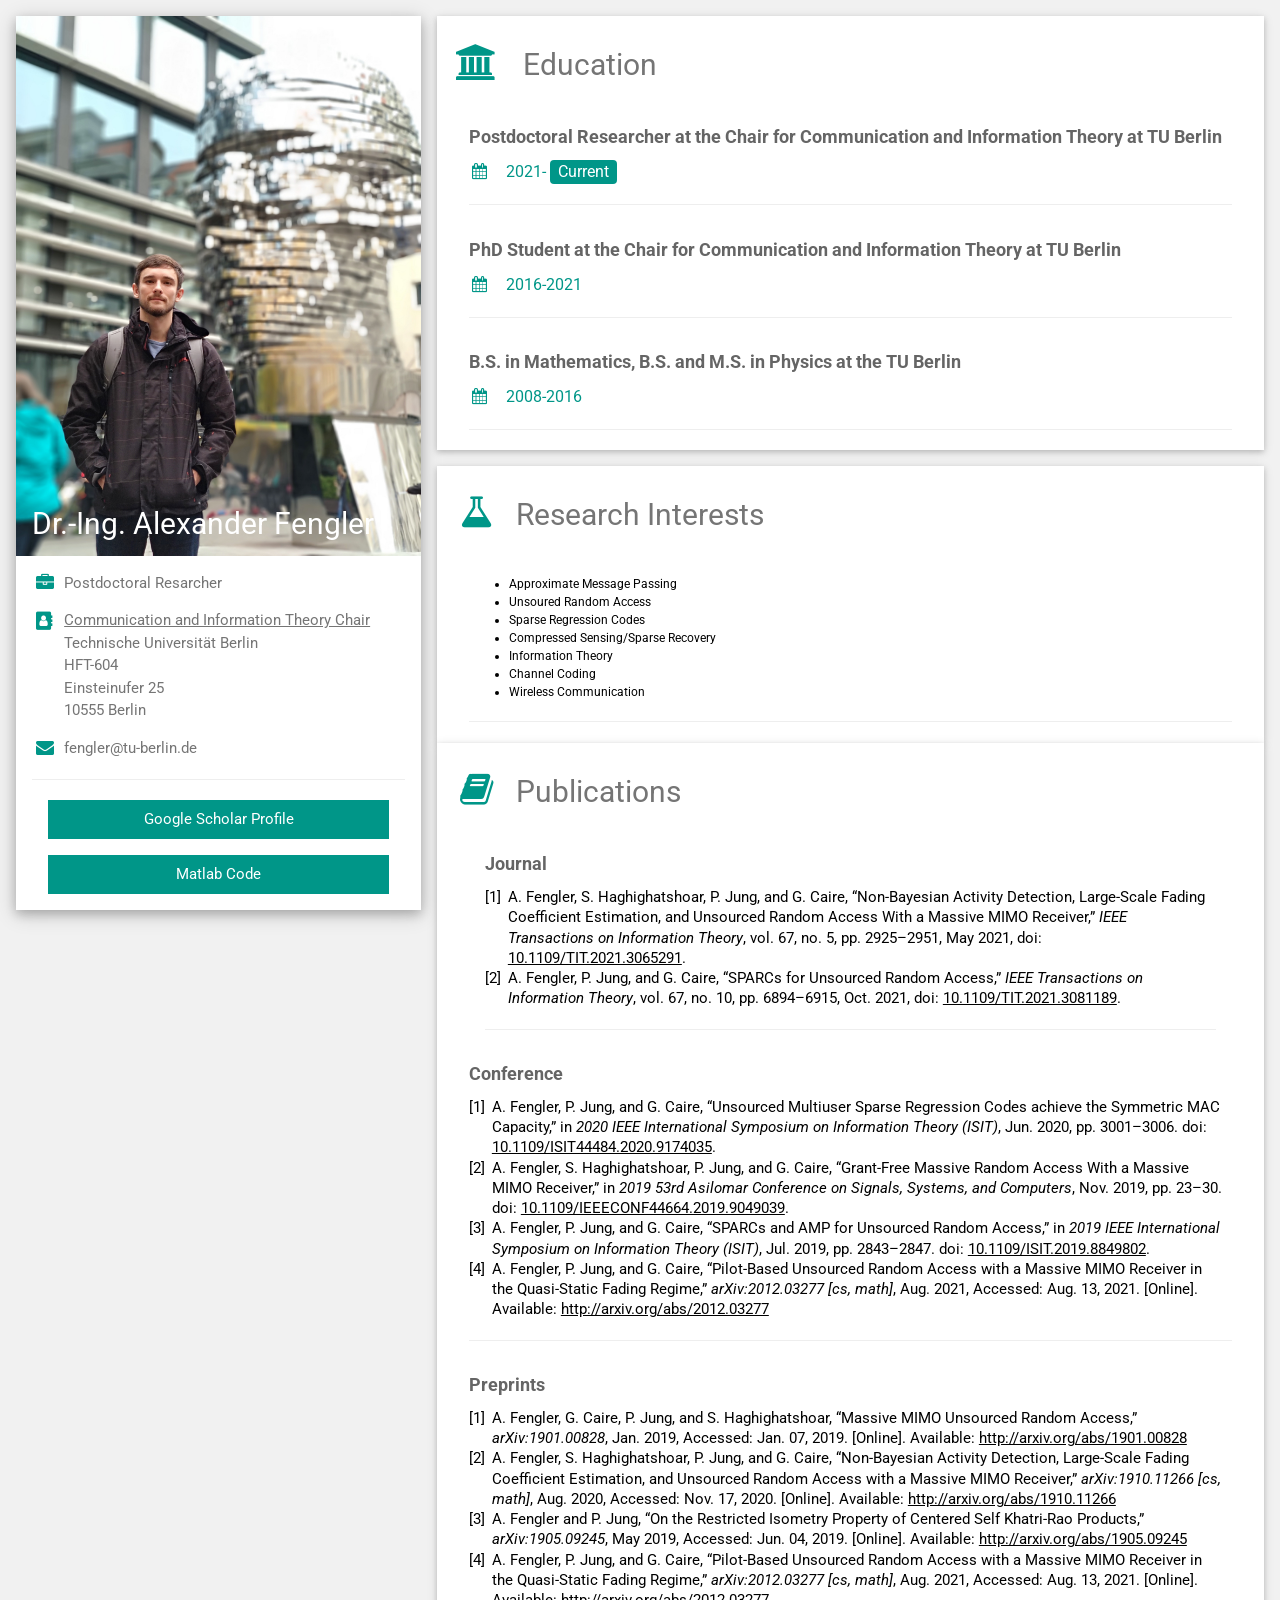
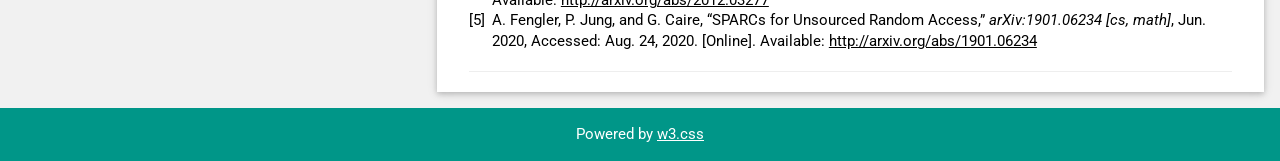
==== main.html @ 8818e852 "init" ====
<html>
  <title>Alexander Fengler - Technische Universität Berlin</title>
  <!DOCTYPE html>
  <meta charset="UTF-8">
  <meta name="viewport" content="width=device-width, initial-scale=1">
  <link rel="stylesheet" href="https://www.w3schools.com/w3css/4/w3.css">
  <link rel='stylesheet' href='https://fonts.googleapis.com/css?family=Roboto'>
  <link rel="stylesheet" href="https://cdnjs.cloudflare.com/ajax/libs/font-awesome/4.7.0/css/font-awesome.min.css">
  <style>
html,body,h1,h2,h3,h4,h5,h6 {font-family: "Roboto", sans-serif}
  </style>
  <body class="w3-light-grey">

    <!-- Page Container -->
    <div class="w3-content w3-margin-top" style="max-width:1400px;">

      <!-- The Grid -->
      <div class="w3-row-padding">

        <!-- Left Column -->
        <div class="w3-third">

          <div class="w3-white w3-text-grey w3-card-4">
            <div class="w3-display-container">
              <img src="me.jpg" alt="Avatar" class="w3-image">
              <div class="w3-display-bottomleft w3-container w3-text-white">
                <h2>Dr.-Ing. Alexander Fengler</h2>
              </div>
            </div>
            <div class="w3-container">
              <ul class="fa-ul">
                <li><i class="fa-li fa fa-briefcase fa-fw w3-margin-right w3-large w3-text-teal"></i>
                  <p>Postdoctoral Resarcher<br>
                  </p>
                </li>
                <li><i class="fa-li fa fa-address-book fa-fw w3-margin-right w3-large w3-text-teal"></i>
                  <p>
                  <a href="https://www.commit.tu-berlin.de/menue/aktuelles/">Communication and Information Theory Chair</a><br>
                    Technische Universität Berlin<br>
                  HFT-604<br>
                  Einsteinufer 25<br> 10555 Berlin<br>
                  </p>
                </li>
                <li><i class="fa-li fa fa-envelope fa-fw w3-margin-right w3-large w3-text-teal"></i>
                  <p>fengler@tu-berlin.de
                  </p>
                </li>
              </ul>
              <hr>
            <div class="w3-container w3-center w3-margin-bottom">
              <a href="https://scholar.google.de/citations?user=Q9QhDg0AAAAJ&hl=de&oi=ao" class="w3-btn w3-teal w3-block">Google Scholar Profile</a>
            </div>
            <div class="w3-container w3-center w3-margin-bottom">
              <a href="https://gitlab.tubit.tu-berlin.de/users/a.fengler/projects" class="w3-btn w3-teal w3-block">Matlab Code</a>
            </div>

            </div>
          </div><br>

          <!-- End Left Column -->
        </div>

        <!-- Right Column -->
        <div class="w3-twothird">

          <div class="w3-container w3-card w3-white w3-margin-bottom">
            <h2 class="w3-text-grey w3-padding-16">
              <i class="fa fa-university fa-fw w3-margin-right w3-xxlarge w3-text-teal"></i>
              Education</h2>
            <div class="w3-container">
              <h5 class="w3-opacity"><b>Postdoctoral Researcher at the Chair for Communication and Information Theory at TU Berlin</b></h5>
              <h6 class="w3-text-teal"><i class="fa fa-calendar fa-fw w3-margin-right"></i>2021-
                <span class="w3-tag w3-teal w3-round">Current</span></h6>
              <hr>
            </div>
            <div class="w3-container">
              <h5 class="w3-opacity"><b>PhD Student at the Chair for Communication and Information Theory at TU Berlin</b></h5>
              <h6 class="w3-text-teal"><i class="fa fa-calendar fa-fw w3-margin-right"></i>2016-2021
                </h6>
              <hr>
            </div>
            <div class="w3-container">
              <h5 class="w3-opacity"><b>B.S. in Mathematics, B.S. and M.S. in Physics at the TU Berlin</b></h5>
              <h6 class="w3-text-teal"><i class="fa fa-calendar fa-fw w3-margin-right"></i>2008-2016
              </h6>
              <hr>
            </div>
          </div>

          <div class="w3-container w3-card w3-white">
            <h2 class="w3-text-grey w3-padding-16"><i class="fa fa-flask fa-fw w3-margin-right w3-xxlarge w3-text-teal"></i>Research Interests</h2>
            <div class="w3-container">
              <ul class="w3-small">
                <li>Approximate Message Passing</li>
                <li>Unsoured Random Access</li>
                <li>Sparse Regression Codes</li>
                <li>Compressed Sensing/Sparse Recovery</li>
                <li>Information Theory</li>
                <li>Channel Coding</li>
                <li>Wireless Communication</li>
              </ul>
              <hr>
            </div>
          </div>
          <div class="w3-container w3-card w3-white">
            <h2 class="w3-text-grey w3-padding-16"><i class="fa fa-book fa-fw w3-margin-right w3-xxlarge w3-text-teal"></i>Publications</h2>
            <div class="w3-container">
            <div class="w3-container">
              <h5 class="w3-opacity"><b>Journal</b></h5>
              <div class="csl-bib-body" style="line-height: 1.35; ">
                <div class="csl-entry" style="clear: left; ">
                  <div class="csl-left-margin" style="float: left; padding-right: 0.5em;text-align: right; width: 1em;">[1]</div><div class="csl-right-inline" style="margin: 0 .4em 0 1.5em;">A. Fengler, S. Haghighatshoar, P. Jung, and G. Caire, “Non-Bayesian Activity Detection, Large-Scale Fading Coefficient Estimation, and Unsourced Random Access With a Massive MIMO Receiver,” <i>IEEE Transactions on Information Theory</i>, vol. 67, no. 5, pp. 2925–2951, May 2021, doi: <a href="https://doi.org/10.1109/TIT.2021.3065291">10.1109/TIT.2021.3065291</a>.</div>
                </div>
                <span class="Z3988" title="url_ver=Z39.88-2004&amp;ctx_ver=Z39.88-2004&amp;rfr_id=info%3Asid%2Fzotero.org%3A2&amp;rft_id=info%3Adoi%2F10.1109%2FTIT.2021.3065291&amp;rft_val_fmt=info%3Aofi%2Ffmt%3Akev%3Amtx%3Ajournal&amp;rft.genre=article&amp;rft.atitle=Non-Bayesian%20Activity%20Detection%2C%20Large-Scale%20Fading%20Coefficient%20Estimation%2C%20and%20Unsourced%20Random%20Access%20With%20a%20Massive%20MIMO%20Receiver&amp;rft.jtitle=IEEE%20Transactions%20on%20Information%20Theory&amp;rft.volume=67&amp;rft.issue=5&amp;rft.aufirst=Alexander&amp;rft.aulast=Fengler&amp;rft.au=Alexander%20Fengler&amp;rft.au=Saeid%20Haghighatshoar&amp;rft.au=Peter%20Jung&amp;rft.au=Giuseppe%20Caire&amp;rft.date=2021-05&amp;rft.pages=2925-2951&amp;rft.spage=2925&amp;rft.epage=2951&amp;rft.issn=1557-9654"></span>
                <div class="csl-entry" style="clear: left; ">
                  <div class="csl-left-margin" style="float: left; padding-right: 0.5em;text-align: right; width: 1em;">[2]</div><div class="csl-right-inline" style="margin: 0 .4em 0 1.5em;">A. Fengler, P. Jung, and G. Caire, “SPARCs for Unsourced Random Access,” <i>IEEE Transactions on Information Theory</i>, vol. 67, no. 10, pp. 6894–6915, Oct. 2021, doi: <a href="https://doi.org/10.1109/TIT.2021.3081189">10.1109/TIT.2021.3081189</a>.</div>
                </div>
                <span class="Z3988" title="url_ver=Z39.88-2004&amp;ctx_ver=Z39.88-2004&amp;rfr_id=info%3Asid%2Fzotero.org%3A2&amp;rft_id=info%3Adoi%2F10.1109%2FTIT.2021.3081189&amp;rft_val_fmt=info%3Aofi%2Ffmt%3Akev%3Amtx%3Ajournal&amp;rft.genre=article&amp;rft.atitle=SPARCs%20for%20Unsourced%20Random%20Access&amp;rft.jtitle=IEEE%20Transactions%20on%20Information%20Theory&amp;rft.volume=67&amp;rft.issue=10&amp;rft.aufirst=Alexander&amp;rft.aulast=Fengler&amp;rft.au=Alexander%20Fengler&amp;rft.au=Peter%20Jung&amp;rft.au=Giuseppe%20Caire&amp;rft.date=2021-10&amp;rft.pages=6894-6915&amp;rft.spage=6894&amp;rft.epage=6915&amp;rft.issn=1557-9654"></span>
              </div>
              <hr>
            </div>
              <h5 class="w3-opacity"><b>Conference</b></h5>
              <div class="csl-bib-body" style="line-height: 1.35; ">
                <div class="csl-entry" style="clear: left; ">
                  <div class="csl-left-margin" style="float: left; padding-right: 0.5em;text-align: right; width: 1em;">[1]</div><div class="csl-right-inline" style="margin: 0 .4em 0 1.5em;">A. Fengler, P. Jung, and G. Caire, “Unsourced Multiuser Sparse Regression Codes achieve the Symmetric MAC Capacity,” in <i>2020 IEEE International Symposium on Information Theory (ISIT)</i>, Jun. 2020, pp. 3001–3006. doi: <a href="https://doi.org/10.1109/ISIT44484.2020.9174035">10.1109/ISIT44484.2020.9174035</a>.</div>
                </div>
                <span class="Z3988" title="url_ver=Z39.88-2004&amp;ctx_ver=Z39.88-2004&amp;rfr_id=info%3Asid%2Fzotero.org%3A2&amp;rft_id=info%3Adoi%2F10.1109%2FISIT44484.2020.9174035&amp;rft_val_fmt=info%3Aofi%2Ffmt%3Akev%3Amtx%3Abook&amp;rft.genre=proceeding&amp;rft.atitle=Unsourced%20Multiuser%20Sparse%20Regression%20Codes%20achieve%20the%20Symmetric%20MAC%20Capacity&amp;rft.btitle=2020%20IEEE%20International%20Symposium%20on%20Information%20Theory%20(ISIT)&amp;rft.aufirst=Alexander&amp;rft.aulast=Fengler&amp;rft.au=Alexander%20Fengler&amp;rft.au=Peter%20Jung&amp;rft.au=Giuseppe%20Caire&amp;rft.date=2020-06&amp;rft.pages=3001-3006&amp;rft.spage=3001&amp;rft.epage=3006"></span>
                <div class="csl-entry" style="clear: left; ">
                  <div class="csl-left-margin" style="float: left; padding-right: 0.5em;text-align: right; width: 1em;">[2]</div><div class="csl-right-inline" style="margin: 0 .4em 0 1.5em;">A. Fengler, S. Haghighatshoar, P. Jung, and G. Caire, “Grant-Free Massive Random Access With a Massive MIMO Receiver,” in <i>2019 53rd Asilomar Conference on Signals, Systems, and Computers</i>, Nov. 2019, pp. 23–30. doi: <a href="https://doi.org/10.1109/IEEECONF44664.2019.9049039">10.1109/IEEECONF44664.2019.9049039</a>.</div>
                </div>
                <span class="Z3988" title="url_ver=Z39.88-2004&amp;ctx_ver=Z39.88-2004&amp;rfr_id=info%3Asid%2Fzotero.org%3A2&amp;rft_id=info%3Adoi%2F10.1109%2FIEEECONF44664.2019.9049039&amp;rft_val_fmt=info%3Aofi%2Ffmt%3Akev%3Amtx%3Abook&amp;rft.genre=proceeding&amp;rft.atitle=Grant-Free%20Massive%20Random%20Access%20With%20a%20Massive%20MIMO%20Receiver&amp;rft.btitle=2019%2053rd%20Asilomar%20Conference%20on%20Signals%2C%20Systems%2C%20and%20Computers&amp;rft.aufirst=A.&amp;rft.aulast=Fengler&amp;rft.au=A.%20Fengler&amp;rft.au=S.%20Haghighatshoar&amp;rft.au=P.%20Jung&amp;rft.au=G.%20Caire&amp;rft.date=2019-11&amp;rft.pages=23-30&amp;rft.spage=23&amp;rft.epage=30"></span>
                <div class="csl-entry" style="clear: left; ">
                  <div class="csl-left-margin" style="float: left; padding-right: 0.5em;text-align: right; width: 1em;">[3]</div><div class="csl-right-inline" style="margin: 0 .4em 0 1.5em;">A. Fengler, P. Jung, and G. Caire, “SPARCs and AMP for Unsourced Random Access,” in <i>2019 IEEE International Symposium on Information Theory (ISIT)</i>, Jul. 2019, pp. 2843–2847. doi: <a href="https://doi.org/10.1109/ISIT.2019.8849802">10.1109/ISIT.2019.8849802</a>.</div>
                </div>
                <span class="Z3988" title="url_ver=Z39.88-2004&amp;ctx_ver=Z39.88-2004&amp;rfr_id=info%3Asid%2Fzotero.org%3A2&amp;rft_id=info%3Adoi%2F10.1109%2FISIT.2019.8849802&amp;rft_val_fmt=info%3Aofi%2Ffmt%3Akev%3Amtx%3Abook&amp;rft.genre=proceeding&amp;rft.atitle=SPARCs%20and%20AMP%20for%20Unsourced%20Random%20Access&amp;rft.btitle=2019%20IEEE%20International%20Symposium%20on%20Information%20Theory%20(ISIT)&amp;rft.aufirst=A.&amp;rft.aulast=Fengler&amp;rft.au=A.%20Fengler&amp;rft.au=P.%20Jung&amp;rft.au=G.%20Caire&amp;rft.date=2019-07&amp;rft.pages=2843-2847&amp;rft.spage=2843&amp;rft.epage=2847"></span>
                <div class="csl-entry" style="clear: left; ">
                  <div class="csl-left-margin" style="float: left; padding-right: 0.5em;text-align: right; width: 1em;">[4]</div><div class="csl-right-inline" style="margin: 0 .4em 0 1.5em;">A. Fengler, P. Jung, and G. Caire, “Pilot-Based Unsourced Random Access with a Massive MIMO Receiver in the Quasi-Static Fading Regime,” <i>arXiv:2012.03277 [cs, math]</i>, Aug. 2021, Accessed: Aug. 13, 2021. [Online]. Available: <a href="http://arxiv.org/abs/2012.03277">http://arxiv.org/abs/2012.03277</a></div>
                </div>
                <span class="Z3988" title="url_ver=Z39.88-2004&amp;ctx_ver=Z39.88-2004&amp;rfr_id=info%3Asid%2Fzotero.org%3A2&amp;rft_val_fmt=info%3Aofi%2Ffmt%3Akev%3Amtx%3Ajournal&amp;rft.genre=article&amp;rft.atitle=Pilot-Based%20Unsourced%20Random%20Access%20with%20a%20Massive%20MIMO%20Receiver%20in%20the%20Quasi-Static%20Fading%20Regime&amp;rft.jtitle=arXiv%3A2012.03277%20%5Bcs%2C%20math%5D&amp;rft.aufirst=Alexander&amp;rft.aulast=Fengler&amp;rft.au=Alexander%20Fengler&amp;rft.au=Peter%20Jung&amp;rft.au=Giuseppe%20Caire&amp;rft.date=2021-08-10"></span>
              </div>
              <hr>
            </div>
            <div class="w3-container">
              <h5 class="w3-opacity"><b>Preprints</b></h5>
              <div class="csl-bib-body" style="line-height: 1.35; ">
                <div class="csl-entry" style="clear: left; ">
                  <div class="csl-left-margin" style="float: left; padding-right: 0.5em;text-align: right; width: 1em;">[1]</div><div class="csl-right-inline" style="margin: 0 .4em 0 1.5em;">A. Fengler, G. Caire, P. Jung, and S. Haghighatshoar, “Massive MIMO Unsourced Random Access,” <i>arXiv:1901.00828</i>, Jan. 2019, Accessed: Jan. 07, 2019. [Online]. Available: <a href="http://arxiv.org/abs/1901.00828">http://arxiv.org/abs/1901.00828</a></div>
                </div>
                <span class="Z3988" title="url_ver=Z39.88-2004&amp;ctx_ver=Z39.88-2004&amp;rfr_id=info%3Asid%2Fzotero.org%3A2&amp;rft_val_fmt=info%3Aofi%2Ffmt%3Akev%3Amtx%3Ajournal&amp;rft.genre=article&amp;rft.atitle=Massive%20MIMO%20Unsourced%20Random%20Access&amp;rft.jtitle=arXiv%3A1901.00828&amp;rft.aufirst=Alexander&amp;rft.aulast=Fengler&amp;rft.au=Alexander%20Fengler&amp;rft.au=Giuseppe%20Caire&amp;rft.au=Peter%20Jung&amp;rft.au=Saeid%20Haghighatshoar&amp;rft.date=2019-01-03"></span>
                <div class="csl-entry" style="clear: left; ">
                  <div class="csl-left-margin" style="float: left; padding-right: 0.5em;text-align: right; width: 1em;">[2]</div><div class="csl-right-inline" style="margin: 0 .4em 0 1.5em;">A. Fengler, S. Haghighatshoar, P. Jung, and G. Caire, “Non-Bayesian Activity Detection, Large-Scale Fading Coefficient Estimation, and Unsourced Random Access with a Massive MIMO Receiver,” <i>arXiv:1910.11266 [cs, math]</i>, Aug. 2020, Accessed: Nov. 17, 2020. [Online]. Available: <a href="http://arxiv.org/abs/1910.11266">http://arxiv.org/abs/1910.11266</a></div>
                </div>
                <span class="Z3988" title="url_ver=Z39.88-2004&amp;ctx_ver=Z39.88-2004&amp;rfr_id=info%3Asid%2Fzotero.org%3A2&amp;rft_val_fmt=info%3Aofi%2Ffmt%3Akev%3Amtx%3Ajournal&amp;rft.genre=article&amp;rft.atitle=Non-Bayesian%20Activity%20Detection%2C%20Large-Scale%20Fading%20Coefficient%20Estimation%2C%20and%20Unsourced%20Random%20Access%20with%20a%20Massive%20MIMO%20Receiver&amp;rft.jtitle=arXiv%3A1910.11266%20%5Bcs%2C%20math%5D&amp;rft.aufirst=Alexander&amp;rft.aulast=Fengler&amp;rft.au=Alexander%20Fengler&amp;rft.au=Saeid%20Haghighatshoar&amp;rft.au=Peter%20Jung&amp;rft.au=Giuseppe%20Caire&amp;rft.date=2020-08-13"></span>
                <div class="csl-entry" style="clear: left; ">
                  <div class="csl-left-margin" style="float: left; padding-right: 0.5em;text-align: right; width: 1em;">[3]</div><div class="csl-right-inline" style="margin: 0 .4em 0 1.5em;">A. Fengler and P. Jung, “On the Restricted Isometry Property of Centered Self Khatri-Rao Products,” <i>arXiv:1905.09245</i>, May 2019, Accessed: Jun. 04, 2019. [Online]. Available: <a href="http://arxiv.org/abs/1905.09245">http://arxiv.org/abs/1905.09245</a></div>
                </div>
                <span class="Z3988" title="url_ver=Z39.88-2004&amp;ctx_ver=Z39.88-2004&amp;rfr_id=info%3Asid%2Fzotero.org%3A2&amp;rft_val_fmt=info%3Aofi%2Ffmt%3Akev%3Amtx%3Ajournal&amp;rft.genre=article&amp;rft.atitle=On%20the%20Restricted%20Isometry%20Property%20of%20Centered%20Self%20Khatri-Rao%20Products&amp;rft.jtitle=arXiv%3A1905.09245&amp;rft.aufirst=Alexander&amp;rft.aulast=Fengler&amp;rft.au=Alexander%20Fengler&amp;rft.au=Peter%20Jung&amp;rft.date=2019-05-22"></span>
                <div class="csl-entry" style="clear: left; ">
                  <div class="csl-left-margin" style="float: left; padding-right: 0.5em;text-align: right; width: 1em;">[4]</div><div class="csl-right-inline" style="margin: 0 .4em 0 1.5em;">A. Fengler, P. Jung, and G. Caire, “Pilot-Based Unsourced Random Access with a Massive MIMO Receiver in the Quasi-Static Fading Regime,” <i>arXiv:2012.03277 [cs, math]</i>, Aug. 2021, Accessed: Aug. 13, 2021. [Online]. Available: <a href="http://arxiv.org/abs/2012.03277">http://arxiv.org/abs/2012.03277</a></div>
                </div>
                <span class="Z3988" title="url_ver=Z39.88-2004&amp;ctx_ver=Z39.88-2004&amp;rfr_id=info%3Asid%2Fzotero.org%3A2&amp;rft_val_fmt=info%3Aofi%2Ffmt%3Akev%3Amtx%3Ajournal&amp;rft.genre=article&amp;rft.atitle=Pilot-Based%20Unsourced%20Random%20Access%20with%20a%20Massive%20MIMO%20Receiver%20in%20the%20Quasi-Static%20Fading%20Regime&amp;rft.jtitle=arXiv%3A2012.03277%20%5Bcs%2C%20math%5D&amp;rft.aufirst=Alexander&amp;rft.aulast=Fengler&amp;rft.au=Alexander%20Fengler&amp;rft.au=Peter%20Jung&amp;rft.au=Giuseppe%20Caire&amp;rft.date=2021-08-10"></span>
                <div class="csl-entry" style="clear: left; ">
                  <div class="csl-left-margin" style="float: left; padding-right: 0.5em;text-align: right; width: 1em;">[5]</div><div class="csl-right-inline" style="margin: 0 .4em 0 1.5em;">A. Fengler, P. Jung, and G. Caire, “SPARCs for Unsourced Random Access,” <i>arXiv:1901.06234 [cs, math]</i>, Jun. 2020, Accessed: Aug. 24, 2020. [Online]. Available: <a href="http://arxiv.org/abs/1901.06234">http://arxiv.org/abs/1901.06234</a></div>
                </div>
                <span class="Z3988" title="url_ver=Z39.88-2004&amp;ctx_ver=Z39.88-2004&amp;rfr_id=info%3Asid%2Fzotero.org%3A2&amp;rft_val_fmt=info%3Aofi%2Ffmt%3Akev%3Amtx%3Ajournal&amp;rft.genre=article&amp;rft.atitle=SPARCs%20for%20Unsourced%20Random%20Access&amp;rft.jtitle=arXiv%3A1901.06234%20%5Bcs%2C%20math%5D&amp;rft.aufirst=Alexander&amp;rft.aulast=Fengler&amp;rft.au=Alexander%20Fengler&amp;rft.au=Peter%20Jung&amp;rft.au=Giuseppe%20Caire&amp;rft.date=2020-06-24"></span>
              </div>
              <hr>
            </div>
          </div>

          <!-- End Right Column -->
        </div>

        <!-- End Grid -->
      </div>

      <!-- End Page Container -->
    </div>

    <footer class="w3-container w3-teal w3-center w3-margin-top">
      <p>Powered by <a href="https://www.w3schools.com/w3css/default.asp" target="_blank">w3.css</a></p>
    </footer>

  </body>
</html>
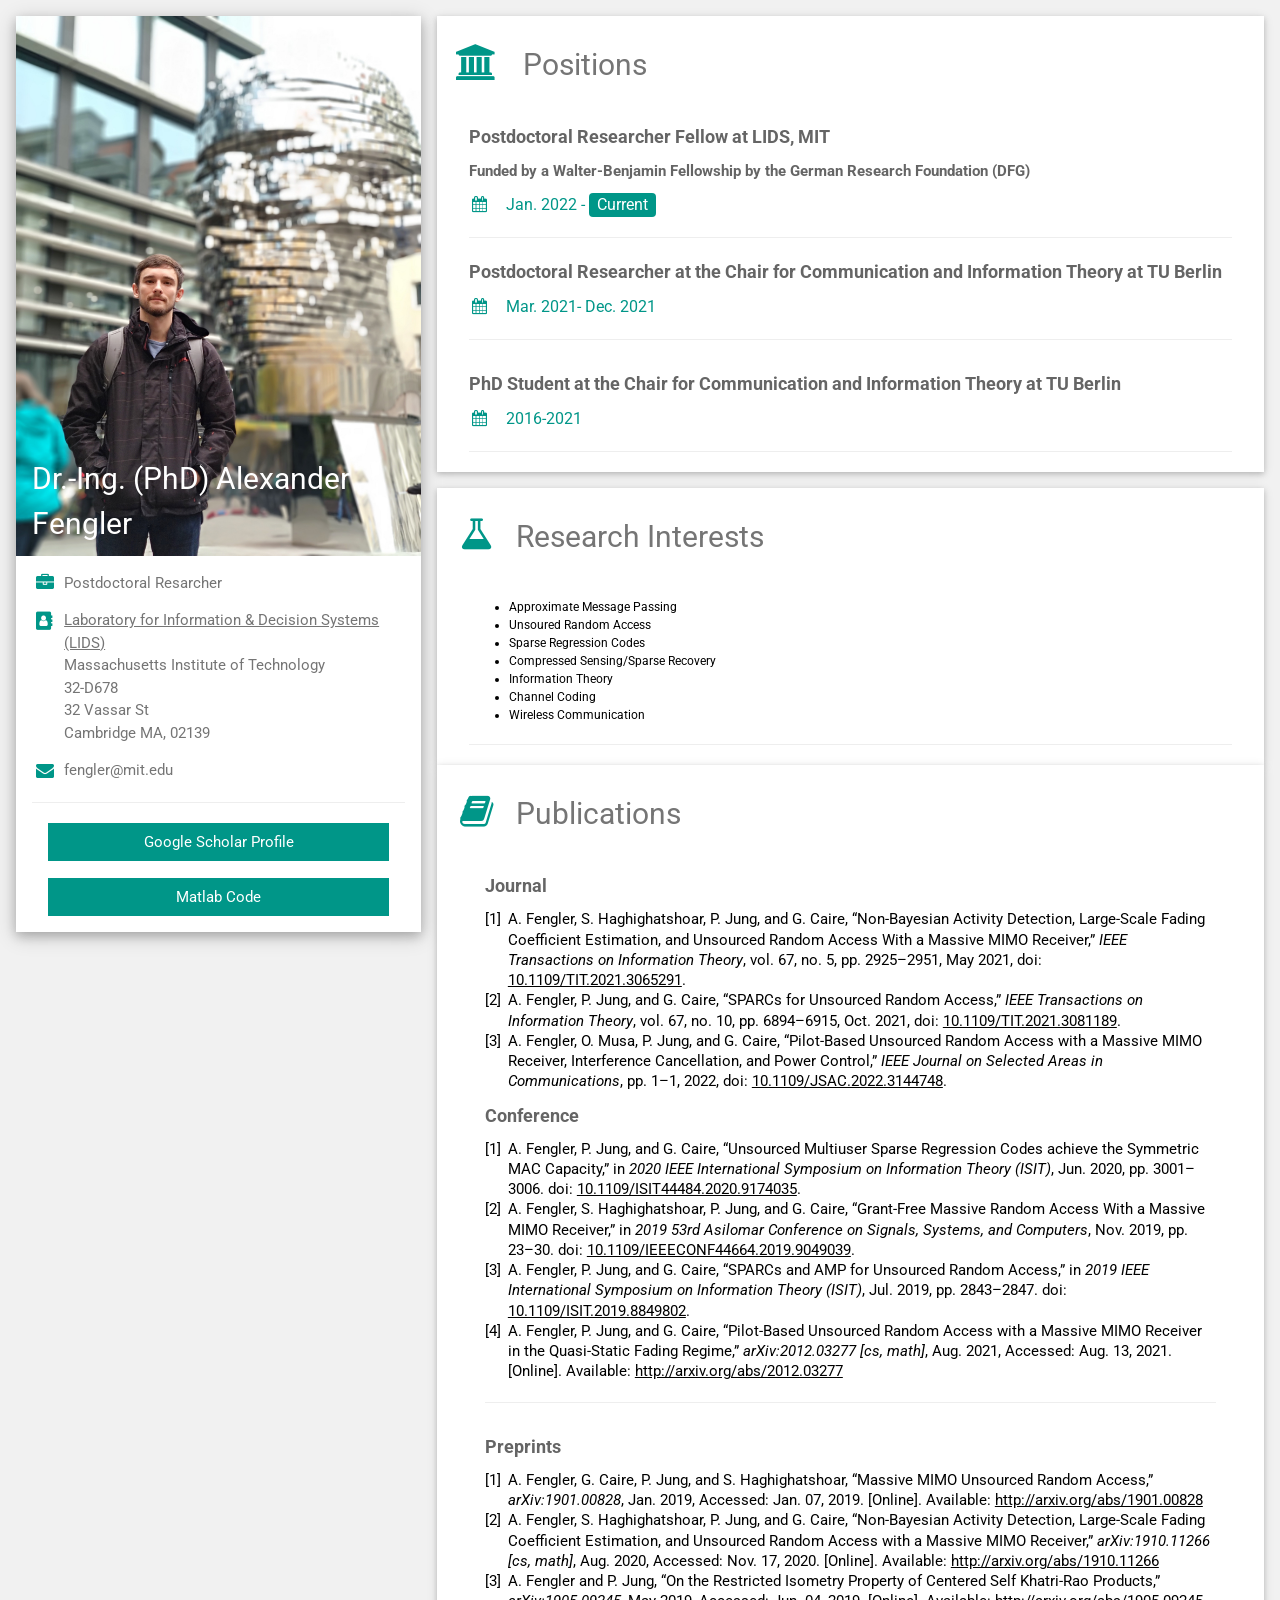
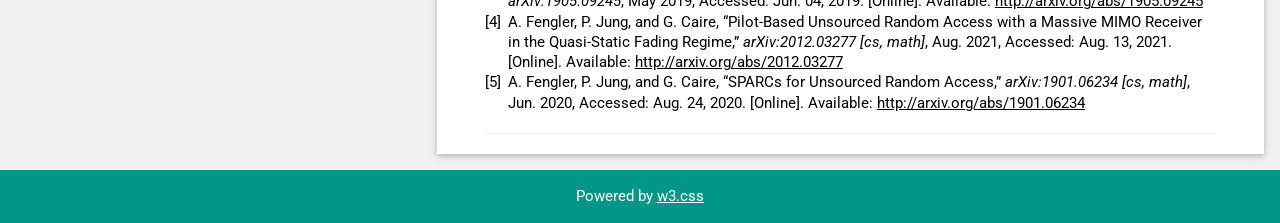
==== commit 2846acfe: "update" ====
--- a/main.html
+++ b/main.html
@@ -1,5 +1,5 @@
 <html>
-  <title>Alexander Fengler - Technische Universität Berlin</title>
+  <title>Alexander Fengler - MIT</title>
   <!DOCTYPE html>
   <meta charset="UTF-8">
   <meta name="viewport" content="width=device-width, initial-scale=1">
@@ -24,7 +24,7 @@
             <div class="w3-display-container">
               <img src="me.jpg" alt="Avatar" class="w3-image">
               <div class="w3-display-bottomleft w3-container w3-text-white">
-                <h2>Dr.-Ing. Alexander Fengler</h2>
+                <h2>Dr.-Ing. (PhD) Alexander Fengler</h2>
               </div>
             </div>
             <div class="w3-container">
@@ -35,14 +35,14 @@
                 </li>
                 <li><i class="fa-li fa fa-address-book fa-fw w3-margin-right w3-large w3-text-teal"></i>
                   <p>
-                  <a href="https://www.commit.tu-berlin.de/menue/aktuelles/">Communication and Information Theory Chair</a><br>
-                    Technische Universität Berlin<br>
-                  HFT-604<br>
-                  Einsteinufer 25<br> 10555 Berlin<br>
+                  <a href="https://lids.mit.edu/">Laboratory for Information & Decision Systems (LIDS)</a><br>
+                    Massachusetts Institute of Technology<br>
+                  32-D678<br>
+                  32 Vassar St<br> Cambridge MA, 02139<br>
                   </p>
                 </li>
                 <li><i class="fa-li fa fa-envelope fa-fw w3-margin-right w3-large w3-text-teal"></i>
-                  <p>fengler@tu-berlin.de
+                  <p>fengler@mit.edu
                   </p>
                 </li>
               </ul>
@@ -51,7 +51,7 @@
               <a href="https://scholar.google.de/citations?user=Q9QhDg0AAAAJ&hl=de&oi=ao" class="w3-btn w3-teal w3-block">Google Scholar Profile</a>
             </div>
             <div class="w3-container w3-center w3-margin-bottom">
-              <a href="https://gitlab.tubit.tu-berlin.de/users/a.fengler/projects" class="w3-btn w3-teal w3-block">Matlab Code</a>
+              <a href="https://github.com/AlexFengler" class="w3-btn w3-teal w3-block">Matlab Code</a>
             </div>
 
             </div>
@@ -66,23 +66,21 @@
           <div class="w3-container w3-card w3-white w3-margin-bottom">
             <h2 class="w3-text-grey w3-padding-16">
               <i class="fa fa-university fa-fw w3-margin-right w3-xxlarge w3-text-teal"></i>
-              Education</h2>
+              Positions</h2>
             <div class="w3-container">
+              <h5 class="w3-opacity"><b>Postdoctoral Researcher Fellow at LIDS, MIT</b></h5>
+              <h7 class="w3-opacity"><b>Funded by a Walter-Benjamin Fellowship by the German Research Foundation (DFG)</b></h7>
+              <h6 class="w3-text-teal"><i class="fa fa-calendar fa-fw w3-margin-right"></i>Jan. 2022 -
+                <span class="w3-tag w3-teal w3-round">Current</span></h6>
+              <hr>
               <h5 class="w3-opacity"><b>Postdoctoral Researcher at the Chair for Communication and Information Theory at TU Berlin</b></h5>
-              <h6 class="w3-text-teal"><i class="fa fa-calendar fa-fw w3-margin-right"></i>2021-
-                <span class="w3-tag w3-teal w3-round">Current</span></h6>
+              <h6 class="w3-text-teal"><i class="fa fa-calendar fa-fw w3-margin-right"></i>Mar. 2021- Dec. 2021
               <hr>
             </div>
             <div class="w3-container">
               <h5 class="w3-opacity"><b>PhD Student at the Chair for Communication and Information Theory at TU Berlin</b></h5>
               <h6 class="w3-text-teal"><i class="fa fa-calendar fa-fw w3-margin-right"></i>2016-2021
                 </h6>
-              <hr>
-            </div>
-            <div class="w3-container">
-              <h5 class="w3-opacity"><b>B.S. in Mathematics, B.S. and M.S. in Physics at the TU Berlin</b></h5>
-              <h6 class="w3-text-teal"><i class="fa fa-calendar fa-fw w3-margin-right"></i>2008-2016
-              </h6>
               <hr>
             </div>
           </div>
@@ -116,9 +114,11 @@
                   <div class="csl-left-margin" style="float: left; padding-right: 0.5em;text-align: right; width: 1em;">[2]</div><div class="csl-right-inline" style="margin: 0 .4em 0 1.5em;">A. Fengler, P. Jung, and G. Caire, “SPARCs for Unsourced Random Access,” <i>IEEE Transactions on Information Theory</i>, vol. 67, no. 10, pp. 6894–6915, Oct. 2021, doi: <a href="https://doi.org/10.1109/TIT.2021.3081189">10.1109/TIT.2021.3081189</a>.</div>
                 </div>
                 <span class="Z3988" title="url_ver=Z39.88-2004&amp;ctx_ver=Z39.88-2004&amp;rfr_id=info%3Asid%2Fzotero.org%3A2&amp;rft_id=info%3Adoi%2F10.1109%2FTIT.2021.3081189&amp;rft_val_fmt=info%3Aofi%2Ffmt%3Akev%3Amtx%3Ajournal&amp;rft.genre=article&amp;rft.atitle=SPARCs%20for%20Unsourced%20Random%20Access&amp;rft.jtitle=IEEE%20Transactions%20on%20Information%20Theory&amp;rft.volume=67&amp;rft.issue=10&amp;rft.aufirst=Alexander&amp;rft.aulast=Fengler&amp;rft.au=Alexander%20Fengler&amp;rft.au=Peter%20Jung&amp;rft.au=Giuseppe%20Caire&amp;rft.date=2021-10&amp;rft.pages=6894-6915&amp;rft.spage=6894&amp;rft.epage=6915&amp;rft.issn=1557-9654"></span>
+                <div class="csl-entry" style="clear: left; ">
+                  <div class="csl-left-margin" style="float: left; padding-right: 0.5em;text-align: right; width: 1em;">[3]</div><div class="csl-right-inline" style="margin: 0 .4em 0 1.5em;">A. Fengler, O. Musa, P. Jung, and G. Caire, “Pilot-Based Unsourced Random Access with a Massive MIMO Receiver, Interference Cancellation, and Power Control,” <i>IEEE Journal on Selected Areas in Communications</i>, pp. 1–1, 2022, doi: <a href="https://doi.org/10.1109/JSAC.2022.3144748">10.1109/JSAC.2022.3144748</a>.</div>
+                </div>
+                <span class="Z3988" title="url_ver=Z39.88-2004&amp;ctx_ver=Z39.88-2004&amp;rfr_id=info%3Asid%2Fzotero.org%3A2&amp;rft_id=info%3Adoi%2F10.1109%2FJSAC.2022.3144748&amp;rft_val_fmt=info%3Aofi%2Ffmt%3Akev%3Amtx%3Ajournal&amp;rft.genre=article&amp;rft.atitle=Pilot-Based%20Unsourced%20Random%20Access%20with%20a%20Massive%20MIMO%20Receiver%2C%20Interference%20Cancellation%2C%20and%20Power%20Control&amp;rft.jtitle=IEEE%20Journal%20on%20Selected%20Areas%20in%20Communications&amp;rft.aufirst=Alexander&amp;rft.aulast=Fengler&amp;rft.au=Alexander%20Fengler&amp;rft.au=Osman%20Musa&amp;rft.au=Peter%20Jung&amp;rft.au=Giuseppe%20Caire&amp;rft.date=2022&amp;rft.pages=1-1&amp;rft.spage=1&amp;rft.epage=1&amp;rft.issn=1558-0008"></span>
               </div>
-              <hr>
-            </div>
               <h5 class="w3-opacity"><b>Conference</b></h5>
               <div class="csl-bib-body" style="line-height: 1.35; ">
                 <div class="csl-entry" style="clear: left; ">
